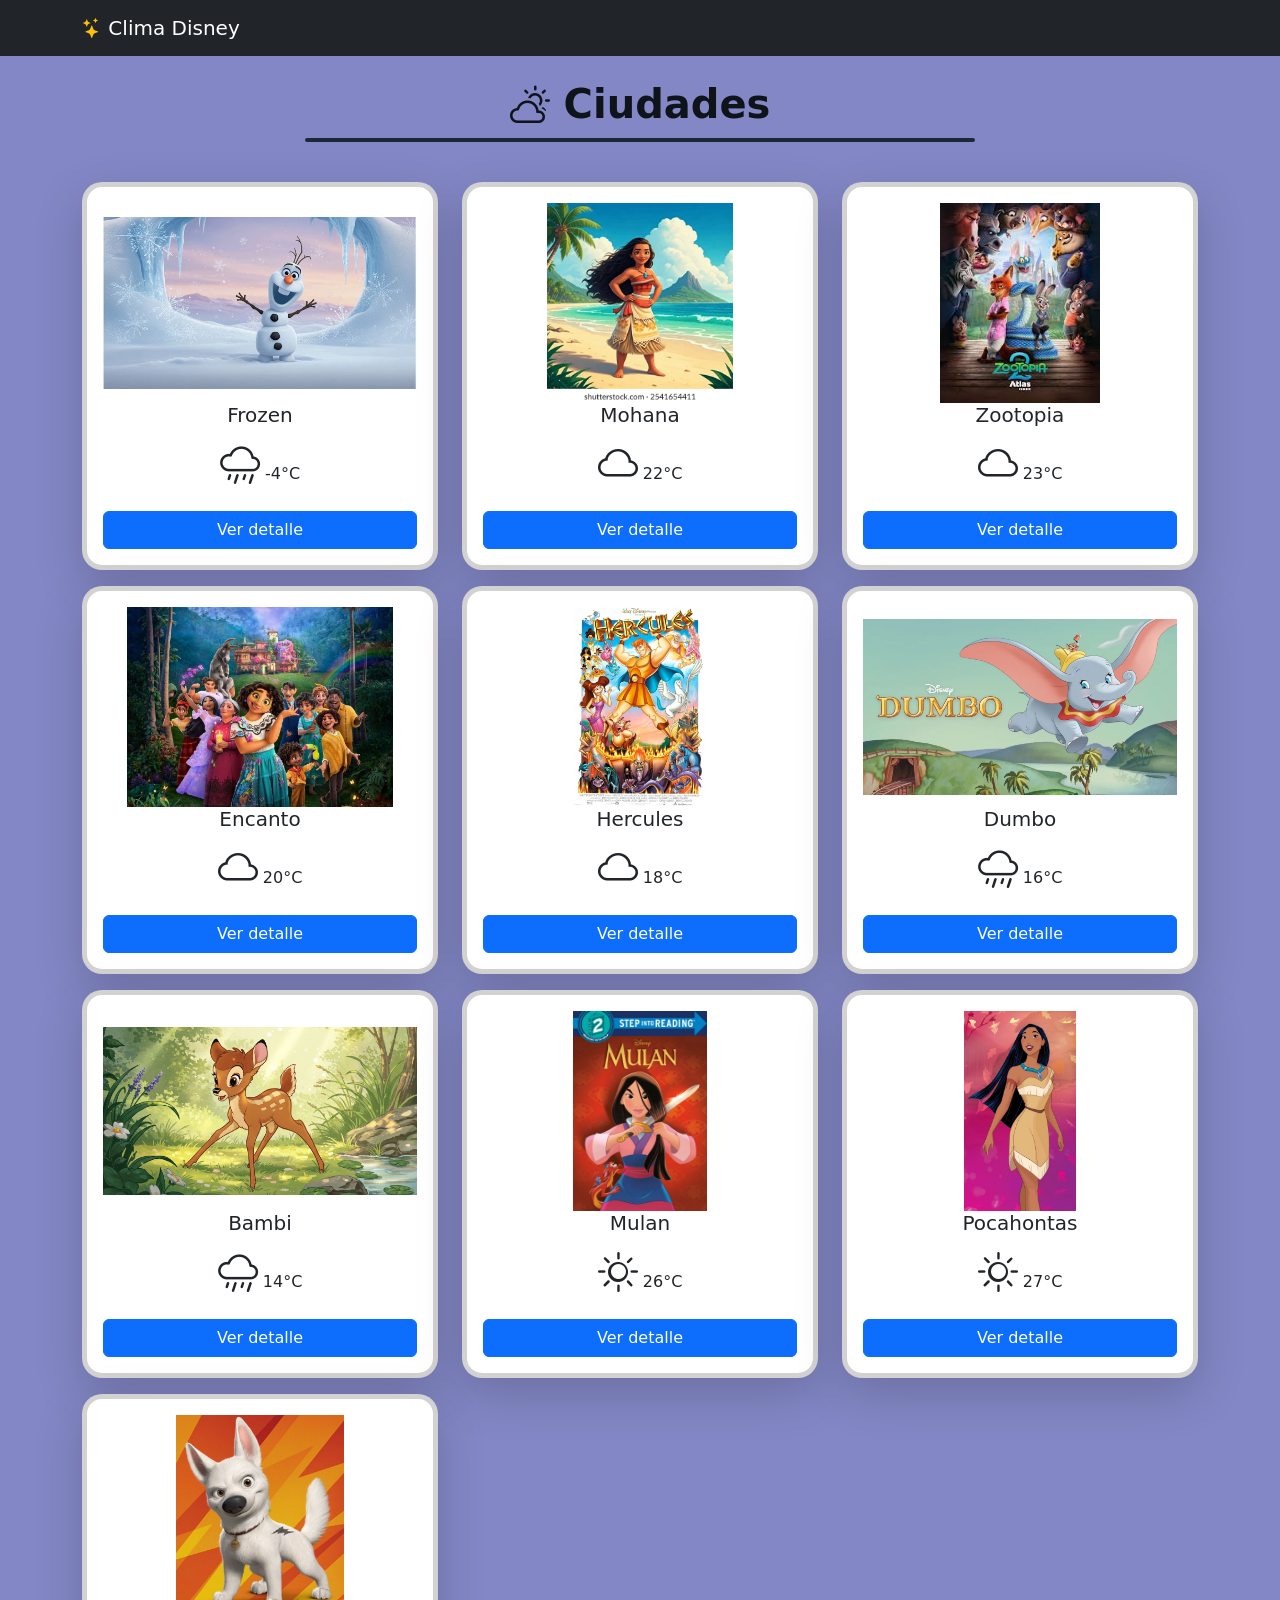
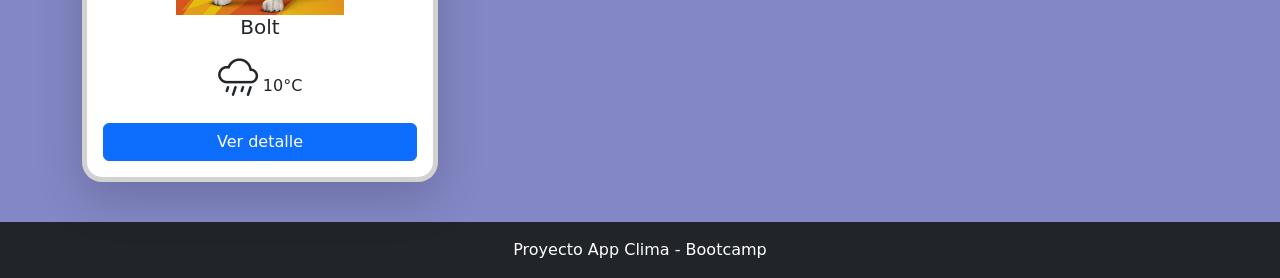
==== index.html @ 76ef85d4 "Primer commit:estructura inicial del proyecto" ====
<!DOCTYPE html>
<html lang="es">
<head>
  <meta charset="UTF-8">
  <title>App Clima</title>
  <meta name="viewport" content="width=device-width, initial-scale=1.0">

  <!-- Bootstrap -->
  <link href="https://cdn.jsdelivr.net/npm/bootstrap@5.3.0/dist/css/bootstrap.min.css" rel="stylesheet">
<link rel="stylesheet" href="https://cdn.jsdelivr.net/npm/bootstrap-icons@1.11.3/font/bootstrap-icons.css">

<link rel="stylesheet" href="assets/css/styles.css">

</head>

<body>
  

<!-- NAVBAR -->
<nav class="navbar navbar-dark bg-dark">
  <div class="container">
 <a class="navbar-brand" href="#">
  <i class="bi bi-stars text-warning"></i> Clima Disney
</a>
  </div>
</nav>

<!-- CONTENIDO -->
<div class="container mt-4">
  <h2 class="titulo-ciudades text-center">
  <i class="bi bi-cloud-sun"></i> Ciudades
</h2>
  

  <div class="row" id="contenedor-ciudades"></div>
</div>

<!-- FOOTER -->
<footer class="bg-dark text-white text-center p-3 mt-4">
  Proyecto App Clima - Bootcamp
</footer>


<script src="assets/js/app.js"></script>
</body>
</html>
---- assets/css/styles.css ----
body {
  background-color: #8387c5;
}

.card {
  border-radius: 10px;
}

.card {
  transition: all 0.3s ease;
}

.card:hover {
  transform: scale(1.1);
  background-color: #f8f9fa;
}

.card {
  transition: all 0.3s ease;
  border-radius: 15px;
}

.card:hover {
  transform: scale(1.05);
  box-shadow: 0 10px 25px rgba(0,0,0,0.2);
}

.card i {
  font-size: 40px;
  margin-bottom: 10px;
}

.card-img-top {
  height: 200px;
  object-fit: contain;
   
}
.titulo-ciudades {
  font-size: 2.5rem;
  font-weight: bold;
  color: #0f141b;
  position: relative;
  display: block;
  margin-bottom: 40px;
}

.titulo-ciudades::after {
  content: "";
  display: block;
  width: 60%;
  height: 4px;
  background: #1e2735;
  margin: 10px auto 0;
  border-radius: 10px;
}

.card {
  border-radius: 20px;
}

.list-group-item {
  border: none;
  background: #f8f9fa;
  margin-bottom: 5px;
  border-radius: 10px;
}

#detalle img {
  width: 100%;
  height: 250px;
  object-fit: contain;
}
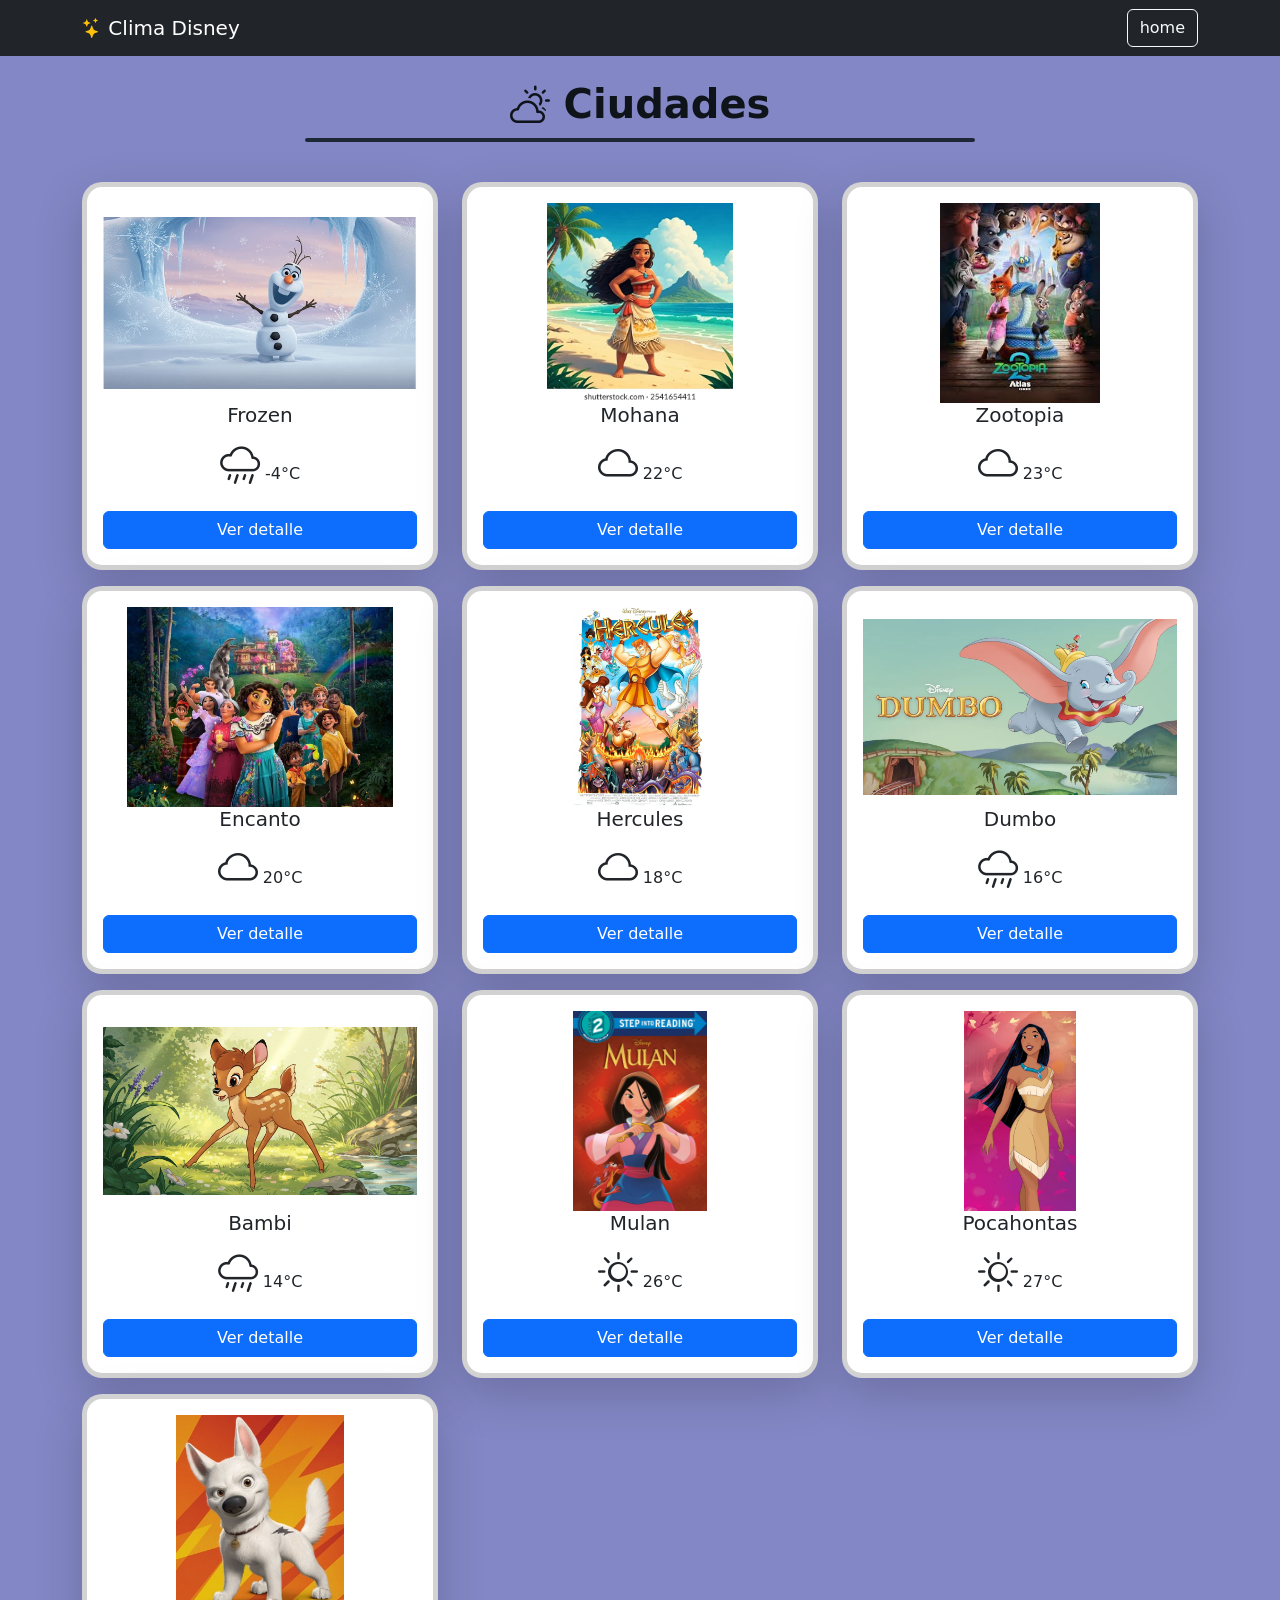
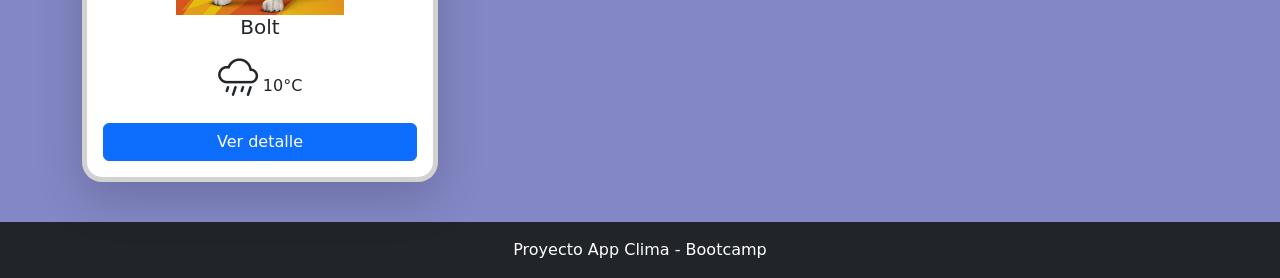
==== commit 893c097d: "agrege informacion README y index html" ====
--- a/index.html
+++ b/index.html
@@ -22,6 +22,7 @@
  <a class="navbar-brand" href="#">
   <i class="bi bi-stars text-warning"></i> Clima Disney
 </a>
+<a href="#" class="btn btn-outline-light">home</a>
   </div>
 </nav>
 
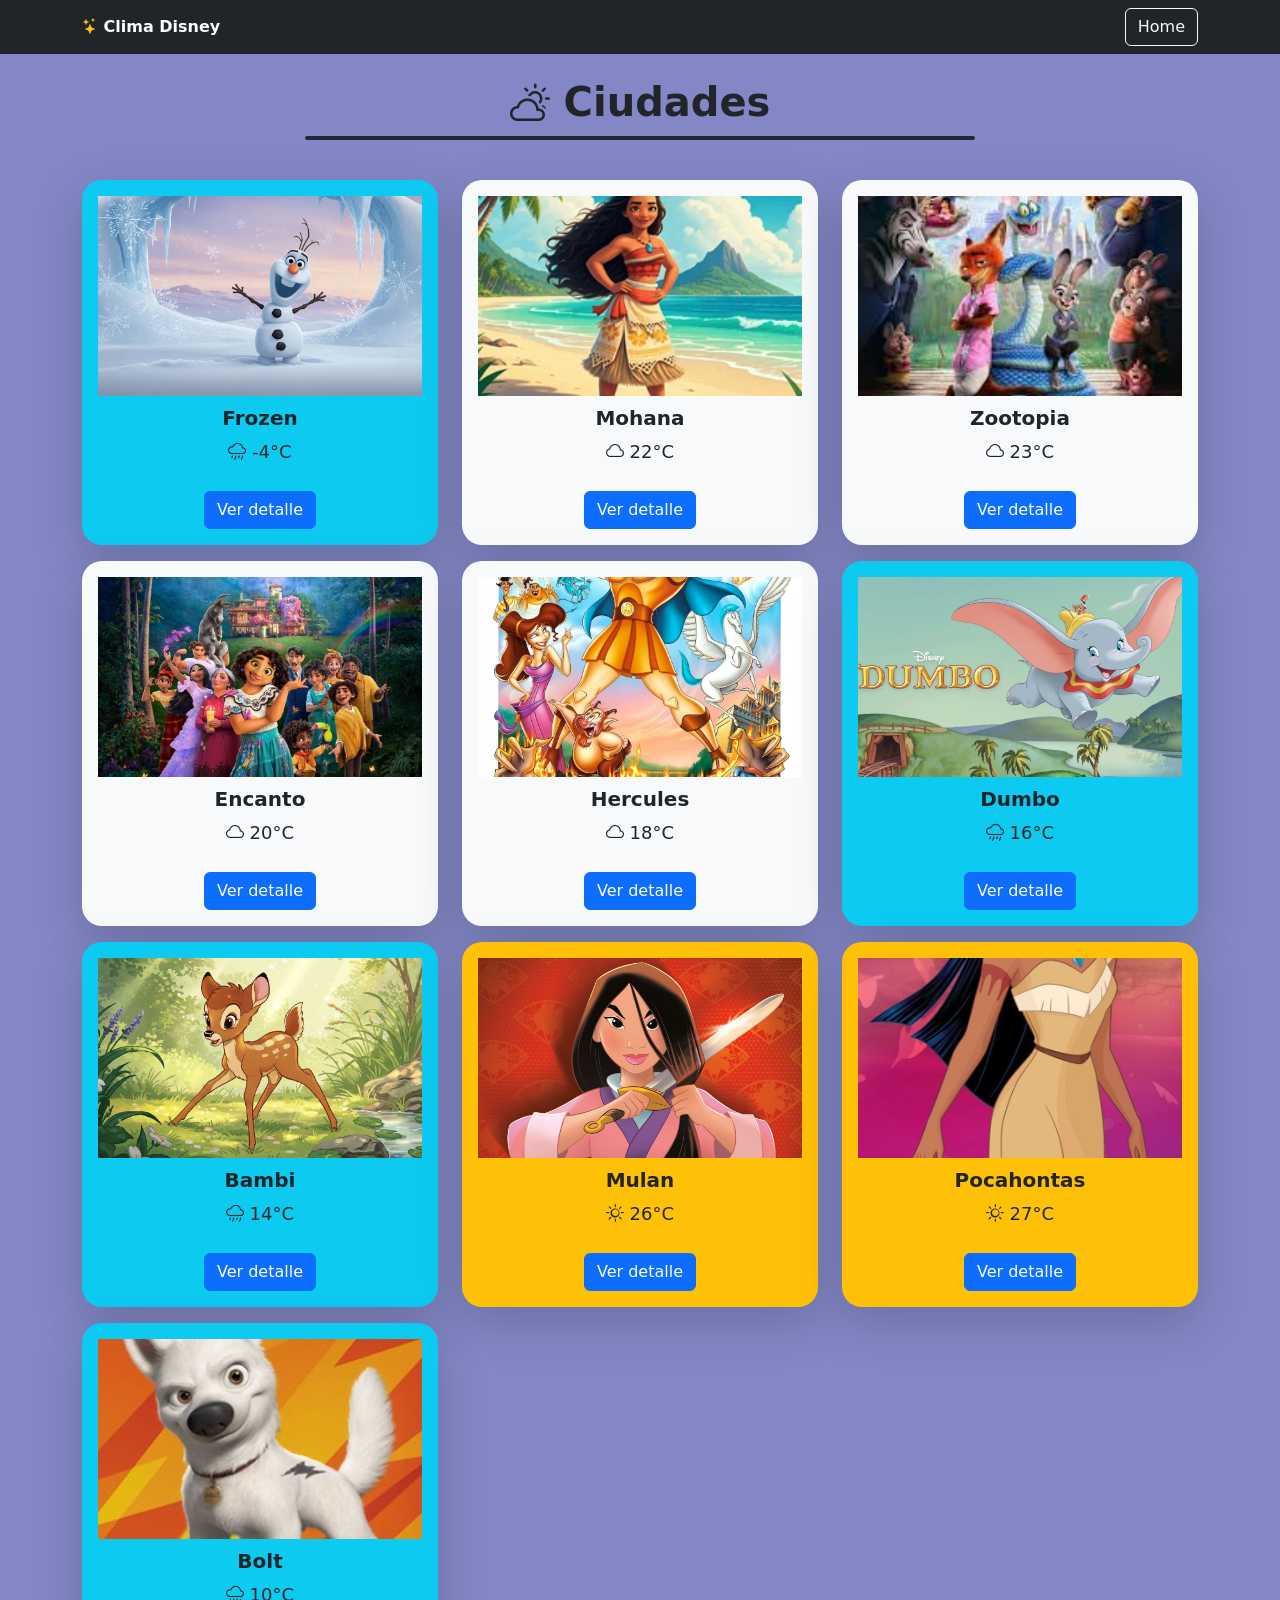
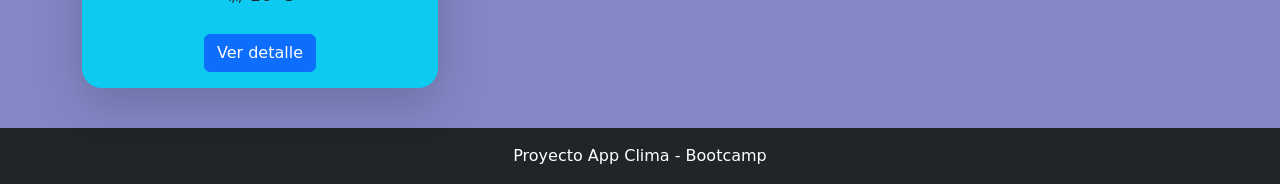
==== commit 360f615f: "feat: agrega layautncon bootstrap" ====
--- a/index.html
+++ b/index.html
@@ -1,47 +1,48 @@
-<!DOCTYPE html>
+<!doctype html>
 <html lang="es">
-<head>
-  <meta charset="UTF-8">
-  <title>App Clima</title>
-  <meta name="viewport" content="width=device-width, initial-scale=1.0">
+  <head>
+    <meta charset="UTF-8" />
+    <title>App Clima</title>
+    <meta name="viewport" content="width=device-width, initial-scale=1.0" />
 
-  <!-- Bootstrap -->
-  <link href="https://cdn.jsdelivr.net/npm/bootstrap@5.3.0/dist/css/bootstrap.min.css" rel="stylesheet">
-<link rel="stylesheet" href="https://cdn.jsdelivr.net/npm/bootstrap-icons@1.11.3/font/bootstrap-icons.css">
+    <!-- Bootstrap -->
+    <link
+      href="https://cdn.jsdelivr.net/npm/bootstrap@5.3.0/dist/css/bootstrap.min.css"
+      rel="stylesheet"
+    />
+    <link
+      rel="stylesheet"
+      href="https://cdn.jsdelivr.net/npm/bootstrap-icons@1.11.3/font/bootstrap-icons.css"
+    />
 
-<link rel="stylesheet" href="assets/css/styles.css">
+    <link rel="stylesheet" href="assets/css/styles.css" />
+  </head>
 
-</head>
+  <body>
+    <!-- NAVBAR -->
+    <nav class="navbar navbar-dark bg-dark">
+      <div class="container navbar__container">
+        <a class="navbar__brand" href="#">
+          <i class="bi bi-stars text-warning"></i> Clima Disney
+        </a>
+        <a href="index.html" class="navbar__btn btn btn-outline-light">home</a>
+      </div>
+    </nav>
 
-<body>
-  
+    <!-- CONTENIDO -->
+    <div class="container mt-4 ciudades">
+      <h2 class="ciudades__titulo text-center">
+        <i class="bi bi-cloud-sun"></i> Ciudades
+      </h2>
 
-<!-- NAVBAR -->
-<nav class="navbar navbar-dark bg-dark">
-  <div class="container">
- <a class="navbar-brand" href="#">
-  <i class="bi bi-stars text-warning"></i> Clima Disney
-</a>
-<a href="#" class="btn btn-outline-light">home</a>
-  </div>
-</nav>
+      <div class="row ciudades__grid" id="contenedor-ciudades"></div>
+    </div>
 
-<!-- CONTENIDO -->
-<div class="container mt-4">
-  <h2 class="titulo-ciudades text-center">
-  <i class="bi bi-cloud-sun"></i> Ciudades
-</h2>
-  
+    <!-- FOOTER -->
+    <footer class="footer bg-dark text-white text-center p-3 mt-4">
+      <p class="footer__text">Proyecto App Clima - Bootcamp</p>
+    </footer>
 
-  <div class="row" id="contenedor-ciudades"></div>
-</div>
-
-<!-- FOOTER -->
-<footer class="bg-dark text-white text-center p-3 mt-4">
-  Proyecto App Clima - Bootcamp
-</footer>
-
-
-<script src="assets/js/app.js"></script>
-</body>
+    <script src="assets/js/app.js"></script>
+  </body>
 </html>
--- a/assets/css/styles.css
+++ b/assets/css/styles.css
@@ -2,49 +2,58 @@
   background-color: #8387c5;
 }
 
-.card {
-  border-radius: 10px;
+.navbar__brand {
+  color: white;
+  font-weight: bold;
+  text-decoration: none;
+}
+.navbar__btn {
+  text-transform: capitalize;
 }
 
-.card {
+.footer__text {
+  margin: 0;
+}
+
+.card-clima {
+  border-radius: 20px;
   transition: all 0.3s ease;
 }
-
-.card:hover {
-  transform: scale(1.1);
+.card-clima:hover {
+  transform: scale(1.05);
+  box-shadow: 0 10px 25px rgba(0, 0, 0, 0.2);
+}
+.card-clima__img {
+  width: 100%;
+  height: 200px;
+  object-fit: cover;
+}
+.card-clima__titulo {
+  font-weight: bold;
+  margin-top: 10px;
+}
+.card-clima__temp {
+  font-size: 18px;
+}
+.card-clima__btn {
+  margin-top: 10px;
+}
+.card-clima--calor {
+  background-color: #ffc107;
+}
+.card-clima--templado {
   background-color: #f8f9fa;
 }
-
-.card {
-  transition: all 0.3s ease;
-  border-radius: 15px;
+.card-clima--frio {
+  background-color: #0dcaf0;
 }
 
-.card:hover {
-  transform: scale(1.05);
-  box-shadow: 0 10px 25px rgba(0,0,0,0.2);
-}
-
-.card i {
-  font-size: 40px;
-  margin-bottom: 10px;
-}
-
-.card-img-top {
-  height: 200px;
-  object-fit: contain;
-   
-}
-.titulo-ciudades {
+.ciudades__titulo {
   font-size: 2.5rem;
   font-weight: bold;
-  color: #0f141b;
-  position: relative;
-  display: block;
   margin-bottom: 40px;
 }
-
-.titulo-ciudades::after {
+.ciudades__titulo::after {
   content: "";
   display: block;
   width: 60%;
@@ -54,19 +63,4 @@
   border-radius: 10px;
 }
 
-.card {
-  border-radius: 20px;
-}
-
-.list-group-item {
-  border: none;
-  background: #f8f9fa;
-  margin-bottom: 5px;
-  border-radius: 10px;
-}
-
-#detalle img {
-  width: 100%;
-  height: 250px;
-  object-fit: contain;
-}
+/*# sourceMappingURL=styles.css.map */
